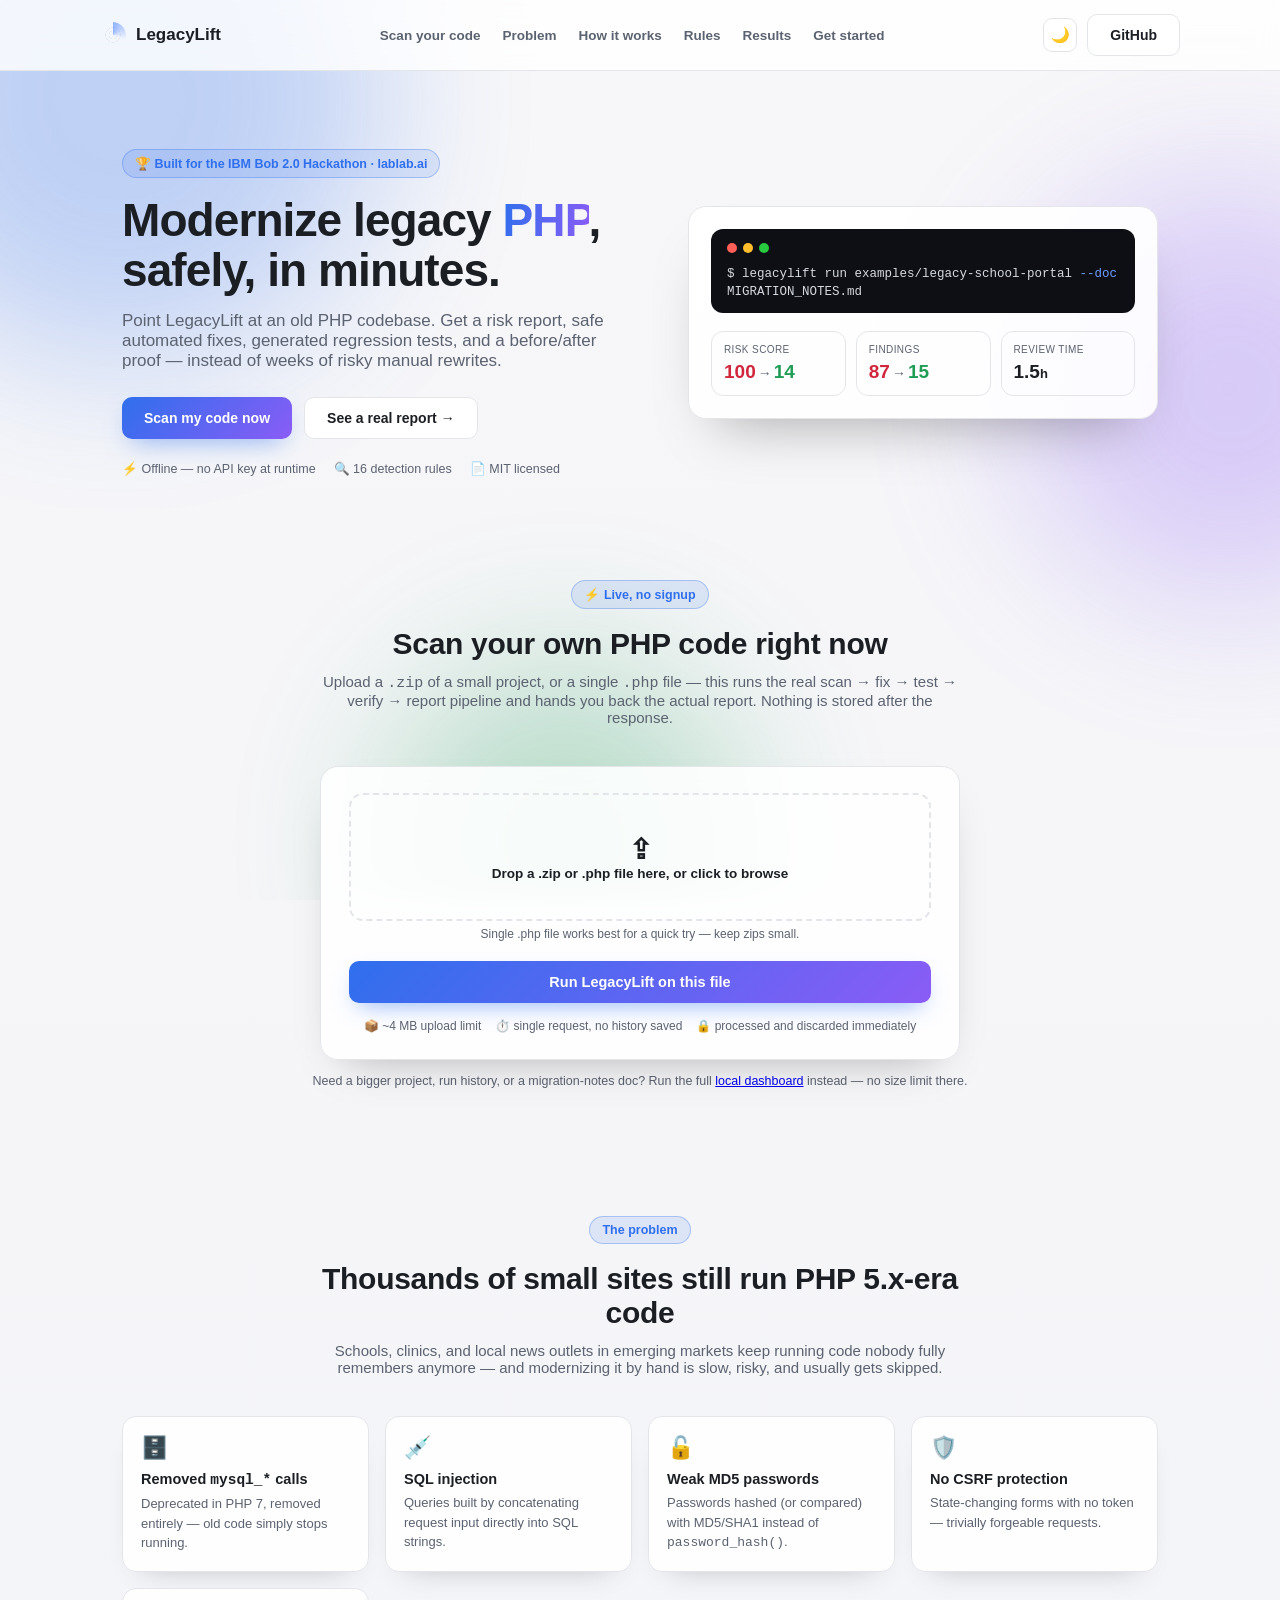
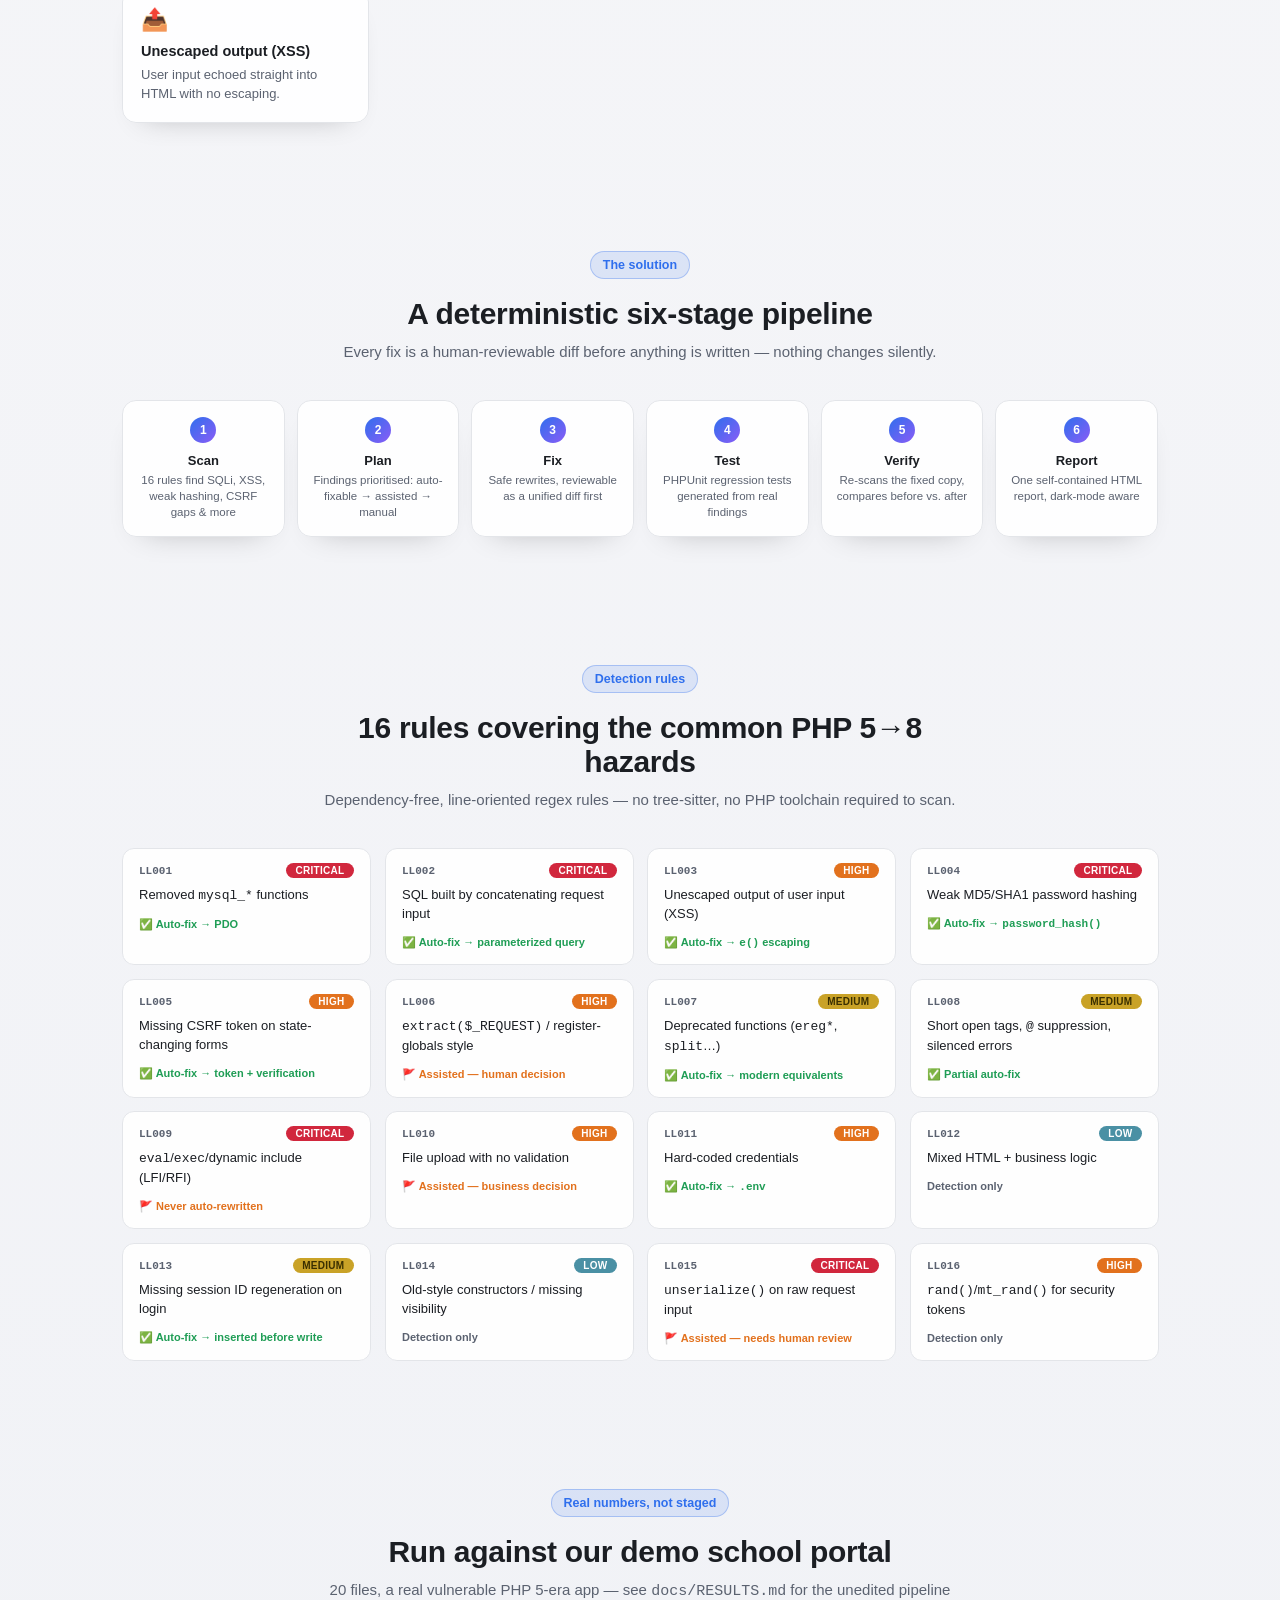
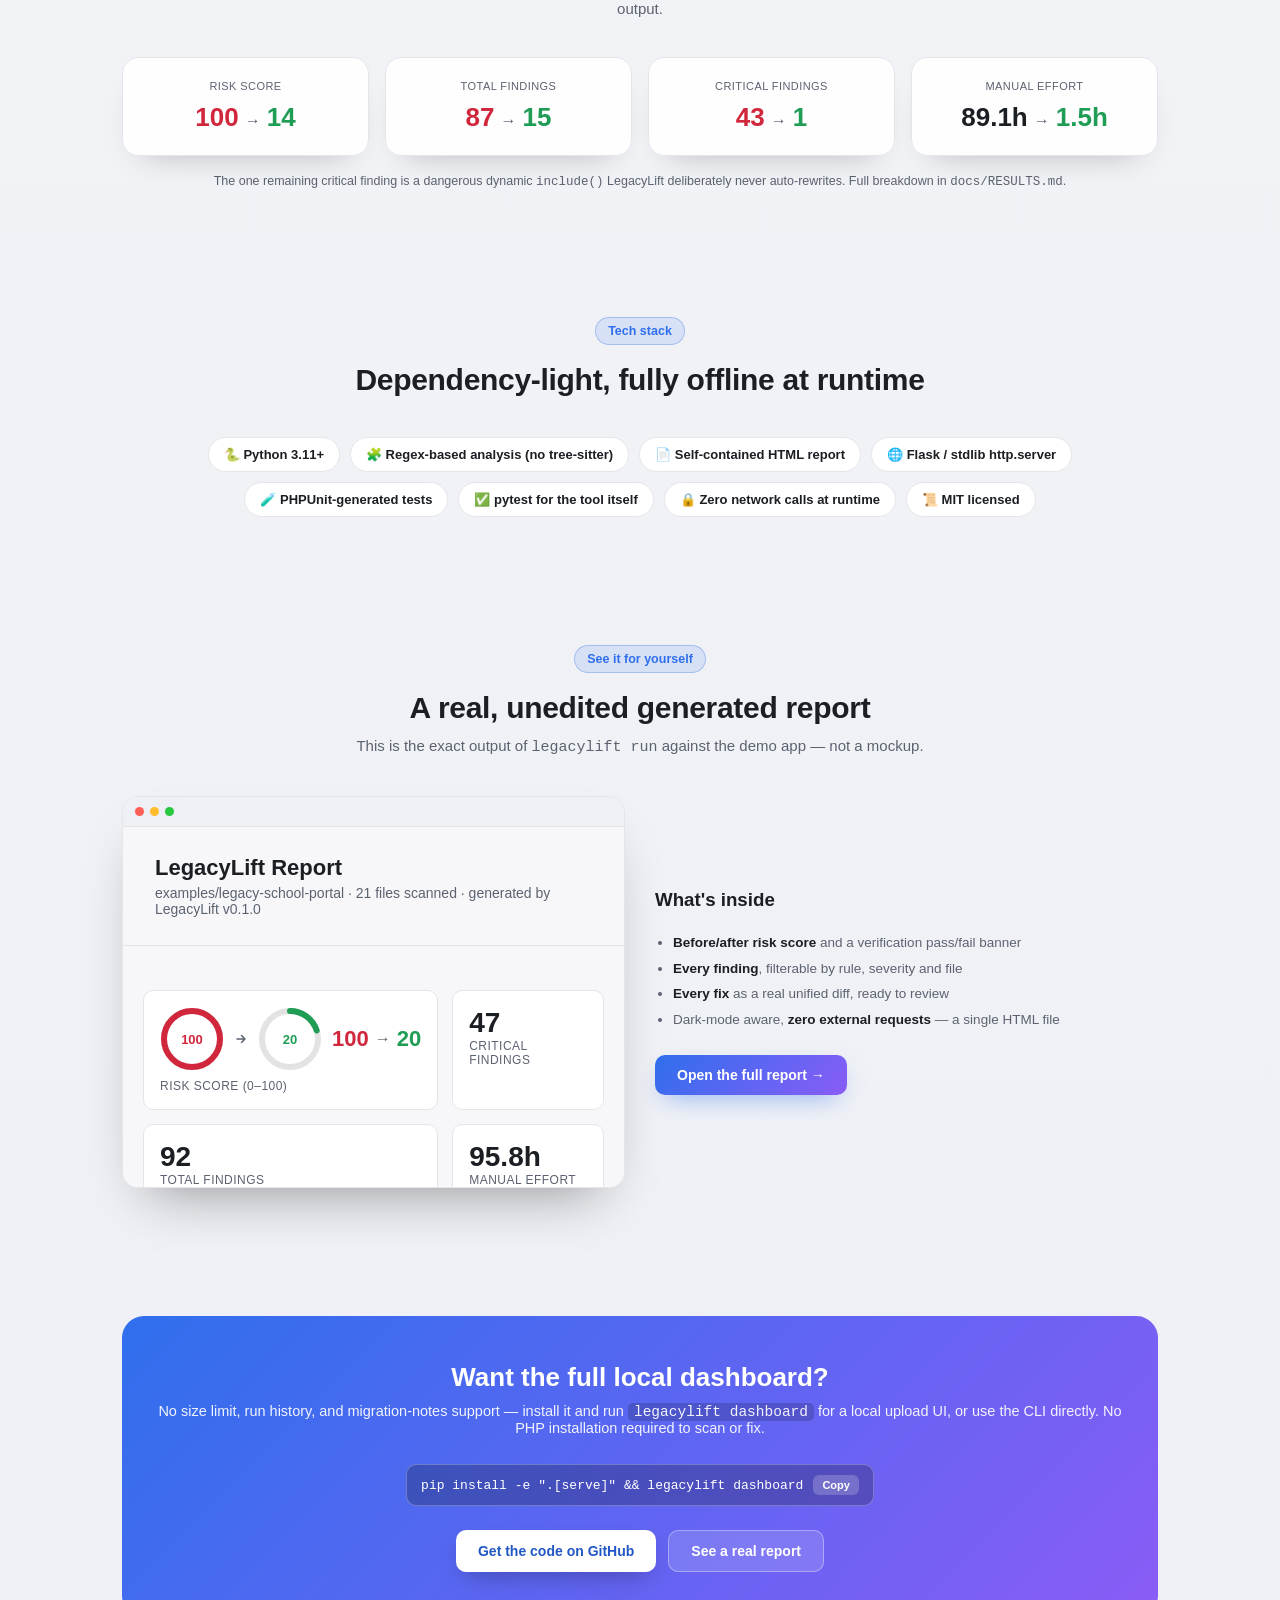
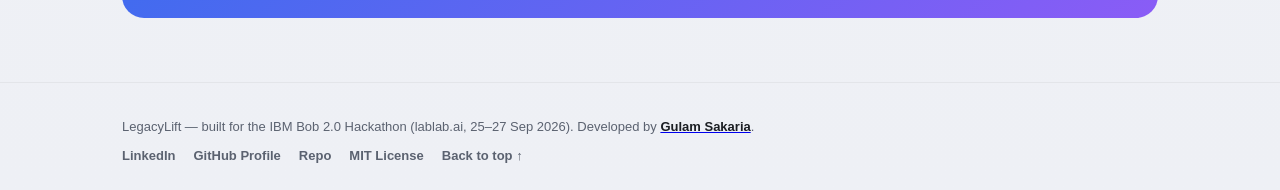
==== website/index.html @ 3e978f06 "Add LegacyLift: scanner, fixer, report pipeline, dashboard, and website Core CLI (scan/plan/fix/test" ====
<!DOCTYPE html>
<html lang="en">
<head>
<meta charset="UTF-8">
<meta name="viewport" content="width=device-width, initial-scale=1">
<title>LegacyLift — Legacy PHP Modernizer</title>
<meta name="description" content="Point LegacyLift at an old PHP codebase and get a risk report, safe automated fixes, generated tests, and a before/after proof — in minutes instead of weeks. Built for the IBM Bob 2.0 Hackathon by Gulam Sakaria.">
<link rel="icon" href="data:image/svg+xml,%3Csvg xmlns='http://www.w3.org/2000/svg' viewBox='0 0 100 100'%3E%3Ccircle cx='50' cy='50' r='46' fill='%230f1116'/%3E%3Ccircle cx='50' cy='50' r='30' fill='none' stroke='%236f9bff' stroke-width='4'/%3E%3Ccircle cx='50' cy='50' r='14' fill='none' stroke='%236f9bff' stroke-width='4'/%3E%3C/svg%3E">
<link rel="stylesheet" href="styles.css">
</head>
<body>
<div class="bg-orbs" aria-hidden="true"><span class="orb orb1"></span><span class="orb orb2"></span><span class="orb orb3"></span></div>

<nav>
  <div class="container nav-inner">
    <a class="brand" href="#top">
      <span class="radar" style="width:26px;height:26px;"></span>
      LegacyLift
    </a>
    <div class="nav-links" id="nav-links">
      <a href="#scan">Scan your code</a>
      <a href="#problem">Problem</a>
      <a href="#how-it-works">How it works</a>
      <a href="#rules">Rules</a>
      <a href="#results">Results</a>
      <a href="#get-started">Get started</a>
    </div>
    <div class="nav-cta">
      <button class="icon-btn" id="theme-toggle" title="Toggle light/dark" aria-label="Toggle theme">🌙</button>
      <a class="btn btn-ghost" href="https://github.com/gulamsakaria/legacylift" target="_blank" rel="noopener">GitHub</a>
    </div>
  </div>
</nav>

<main id="top">

  <!-- ================= HERO ================= -->
  <section class="hero">
    <div class="container hero-grid">
      <div class="reveal">
        <div class="eyebrow">🏆 Built for the IBM Bob 2.0 Hackathon · lablab.ai</div>
        <h1>Modernize legacy <span class="grad-text">PHP</span>, safely, in minutes.</h1>
        <p class="lead">
          Point LegacyLift at an old PHP codebase. Get a risk report, safe automated
          fixes, generated regression tests, and a before/after proof — instead of
          weeks of risky manual rewrites.
        </p>
        <div class="hero-ctas">
          <a class="btn btn-primary" href="#scan">Scan my code now</a>
          <a class="btn btn-ghost" href="#report">See a real report →</a>
        </div>
        <div class="hero-meta">
          <span>⚡ Offline — no API key at runtime</span>
          <span>🔍 16 detection rules</span>
          <span>📄 MIT licensed</span>
        </div>
      </div>

      <div class="mock reveal" data-delay="1">
        <div class="mock-card tilt" data-tilt>
          <div class="term">
            <div class="term-dots"><span></span><span></span><span></span></div>
            <code>$ legacylift run examples/legacy-school-portal <span class="accent">--doc</span> MIGRATION_NOTES.md</code>
          </div>
          <div class="mock-stats">
            <div class="mock-stat">
              <div class="l">Risk score</div>
              <div class="n"><span class="risk-before">100</span><span class="arrow">→</span><span class="risk-after">14</span></div>
            </div>
            <div class="mock-stat">
              <div class="l">Findings</div>
              <div class="n"><span class="risk-before">87</span><span class="arrow">→</span><span class="risk-after">15</span></div>
            </div>
            <div class="mock-stat">
              <div class="l">Review time</div>
              <div class="n">1.5<span style="font-size:13px;">h</span></div>
            </div>
          </div>
        </div>
      </div>
    </div>
  </section>

  <!-- ================= LIVE SCAN ================= -->
  <section id="scan">
    <div class="container">
      <div class="section-head will-reveal">
        <div class="eyebrow">⚡ Live, no signup</div>
        <h2>Scan your own PHP code right now</h2>
        <p>Upload a <code>.zip</code> of a small project, or a single <code>.php</code> file — this
           runs the real scan → fix → test → verify → report pipeline and hands you back
           the actual report. Nothing is stored after the response.</p>
      </div>

      <form id="scan-form" class="scan-panel tilt will-reveal" data-tilt
            action="/api/scan" method="post" enctype="multipart/form-data">
        <label class="dropzone" id="dropzone" for="project">
          <input type="file" id="project" name="project" accept=".zip,.php,.phtml,.inc" required>
          <div class="dz-icon">⇪</div>
          <div class="dz-text" id="dz-text">Drop a .zip or .php file here, or click to browse</div>
        </label>
        <div class="hint" style="text-align:center;">Single .php file works best for a quick try — keep zips small.</div>
        <button type="submit" id="scan-btn">Run LegacyLift on this file</button>
        <div class="scan-limits">
          <span>📦 ~4&nbsp;MB upload limit</span>
          <span>⏱️ single request, no history saved</span>
          <span>🔒 processed and discarded immediately</span>
        </div>
      </form>
      <div class="scan-fallback">
        Need a bigger project, run history, or a migration-notes doc? Run the full
        <a href="#get-started">local dashboard</a> instead — no size limit there.
      </div>
    </div>
  </section>

  <!-- ================= PROBLEM ================= -->
  <section id="problem">
    <div class="container">
      <div class="section-head will-reveal">
        <div class="eyebrow">The problem</div>
        <h2>Thousands of small sites still run PHP 5.x-era code</h2>
        <p>Schools, clinics, and local news outlets in emerging markets keep running code
           nobody fully remembers anymore — and modernizing it by hand is slow, risky,
           and usually gets skipped.</p>
      </div>
      <div class="problem-grid will-reveal">
        <div class="problem-card"><div class="ico">🗄️</div><h3>Removed <code>mysql_*</code> calls</h3><p>Deprecated in PHP 7, removed entirely — old code simply stops running.</p></div>
        <div class="problem-card"><div class="ico">💉</div><h3>SQL injection</h3><p>Queries built by concatenating request input directly into SQL strings.</p></div>
        <div class="problem-card"><div class="ico">🔓</div><h3>Weak MD5 passwords</h3><p>Passwords hashed (or compared) with MD5/SHA1 instead of <code>password_hash()</code>.</p></div>
        <div class="problem-card"><div class="ico">🛡️</div><h3>No CSRF protection</h3><p>State-changing forms with no token — trivially forgeable requests.</p></div>
        <div class="problem-card"><div class="ico">📤</div><h3>Unescaped output (XSS)</h3><p>User input echoed straight into HTML with no escaping.</p></div>
      </div>
    </div>
  </section>

  <!-- ================= HOW IT WORKS ================= -->
  <section id="how-it-works">
    <div class="container">
      <div class="section-head will-reveal">
        <div class="eyebrow">The solution</div>
        <h2>A deterministic six-stage pipeline</h2>
        <p>Every fix is a human-reviewable diff before anything is written — nothing
           changes silently.</p>
      </div>
      <div class="pipeline will-reveal">
        <div class="step"><div class="num">1</div><h3>Scan</h3><p>16 rules find SQLi, XSS, weak hashing, CSRF gaps &amp; more</p></div>
        <div class="step"><div class="num">2</div><h3>Plan</h3><p>Findings prioritised: auto-fixable → assisted → manual</p></div>
        <div class="step"><div class="num">3</div><h3>Fix</h3><p>Safe rewrites, reviewable as a unified diff first</p></div>
        <div class="step"><div class="num">4</div><h3>Test</h3><p>PHPUnit regression tests generated from real findings</p></div>
        <div class="step"><div class="num">5</div><h3>Verify</h3><p>Re-scans the fixed copy, compares before vs. after</p></div>
        <div class="step"><div class="num">6</div><h3>Report</h3><p>One self-contained HTML report, dark-mode aware</p></div>
      </div>
    </div>
  </section>

  <!-- ================= RULES ================= -->
  <section id="rules">
    <div class="container">
      <div class="section-head will-reveal">
        <div class="eyebrow">Detection rules</div>
        <h2>16 rules covering the common PHP 5→8 hazards</h2>
        <p>Dependency-free, line-oriented regex rules — no tree-sitter, no PHP
           toolchain required to scan.</p>
      </div>
      <div class="rules-grid will-reveal">
        <div class="rule-card tilt" data-tilt><div class="rule-top"><span class="rule-id">LL001</span><span class="badge sev-critical">critical</span></div><p>Removed <code>mysql_*</code> functions</p><span class="fix-tag fix-auto">✅ Auto-fix → PDO</span></div>
        <div class="rule-card tilt" data-tilt><div class="rule-top"><span class="rule-id">LL002</span><span class="badge sev-critical">critical</span></div><p>SQL built by concatenating request input</p><span class="fix-tag fix-auto">✅ Auto-fix → parameterized query</span></div>
        <div class="rule-card tilt" data-tilt><div class="rule-top"><span class="rule-id">LL003</span><span class="badge sev-high">high</span></div><p>Unescaped output of user input (XSS)</p><span class="fix-tag fix-auto">✅ Auto-fix → <code>e()</code> escaping</span></div>
        <div class="rule-card tilt" data-tilt><div class="rule-top"><span class="rule-id">LL004</span><span class="badge sev-critical">critical</span></div><p>Weak MD5/SHA1 password hashing</p><span class="fix-tag fix-auto">✅ Auto-fix → <code>password_hash()</code></span></div>
        <div class="rule-card tilt" data-tilt><div class="rule-top"><span class="rule-id">LL005</span><span class="badge sev-high">high</span></div><p>Missing CSRF token on state-changing forms</p><span class="fix-tag fix-auto">✅ Auto-fix → token + verification</span></div>
        <div class="rule-card tilt" data-tilt><div class="rule-top"><span class="rule-id">LL006</span><span class="badge sev-high">high</span></div><p><code>extract($_REQUEST)</code> / register-globals style</p><span class="fix-tag fix-assisted">🚩 Assisted — human decision</span></div>
        <div class="rule-card tilt" data-tilt><div class="rule-top"><span class="rule-id">LL007</span><span class="badge sev-medium">medium</span></div><p>Deprecated functions (<code>ereg*</code>, <code>split</code>…)</p><span class="fix-tag fix-auto">✅ Auto-fix → modern equivalents</span></div>
        <div class="rule-card tilt" data-tilt><div class="rule-top"><span class="rule-id">LL008</span><span class="badge sev-medium">medium</span></div><p>Short open tags, <code>@</code> suppression, silenced errors</p><span class="fix-tag fix-auto">✅ Partial auto-fix</span></div>
        <div class="rule-card tilt" data-tilt><div class="rule-top"><span class="rule-id">LL009</span><span class="badge sev-critical">critical</span></div><p><code>eval</code>/<code>exec</code>/dynamic include (LFI/RFI)</p><span class="fix-tag fix-assisted">🚩 Never auto-rewritten</span></div>
        <div class="rule-card tilt" data-tilt><div class="rule-top"><span class="rule-id">LL010</span><span class="badge sev-high">high</span></div><p>File upload with no validation</p><span class="fix-tag fix-assisted">🚩 Assisted — business decision</span></div>
        <div class="rule-card tilt" data-tilt><div class="rule-top"><span class="rule-id">LL011</span><span class="badge sev-high">high</span></div><p>Hard-coded credentials</p><span class="fix-tag fix-auto">✅ Auto-fix → <code>.env</code></span></div>
        <div class="rule-card tilt" data-tilt><div class="rule-top"><span class="rule-id">LL012</span><span class="badge sev-low">low</span></div><p>Mixed HTML + business logic</p><span class="fix-tag fix-detect">Detection only</span></div>
        <div class="rule-card tilt" data-tilt><div class="rule-top"><span class="rule-id">LL013</span><span class="badge sev-medium">medium</span></div><p>Missing session ID regeneration on login</p><span class="fix-tag fix-auto">✅ Auto-fix → inserted before write</span></div>
        <div class="rule-card tilt" data-tilt><div class="rule-top"><span class="rule-id">LL014</span><span class="badge sev-low">low</span></div><p>Old-style constructors / missing visibility</p><span class="fix-tag fix-detect">Detection only</span></div>
        <div class="rule-card tilt" data-tilt><div class="rule-top"><span class="rule-id">LL015</span><span class="badge sev-critical">critical</span></div><p><code>unserialize()</code> on raw request input</p><span class="fix-tag fix-assisted">🚩 Assisted — needs human review</span></div>
        <div class="rule-card tilt" data-tilt><div class="rule-top"><span class="rule-id">LL016</span><span class="badge sev-high">high</span></div><p><code>rand()</code>/<code>mt_rand()</code> for security tokens</p><span class="fix-tag fix-detect">Detection only</span></div>
      </div>
    </div>
  </section>

  <!-- ================= RESULTS ================= -->
  <section id="results">
    <div class="container">
      <div class="section-head will-reveal">
        <div class="eyebrow">Real numbers, not staged</div>
        <h2>Run against our demo school portal</h2>
        <p>20 files, a real vulnerable PHP 5-era app — see <code>docs/RESULTS.md</code> for the unedited pipeline output.</p>
      </div>
      <div class="results-grid will-reveal">
        <div class="result-card"><div class="l">Risk score</div><div class="val"><span class="risk-before">100</span><span class="arrow">→</span><span class="risk-after count-up" data-target="14">0</span></div></div>
        <div class="result-card"><div class="l">Total findings</div><div class="val"><span class="risk-before">87</span><span class="arrow">→</span><span class="risk-after count-up" data-target="15">0</span></div></div>
        <div class="result-card"><div class="l">Critical findings</div><div class="val"><span class="risk-before">43</span><span class="arrow">→</span><span class="risk-after count-up" data-target="1">0</span></div></div>
        <div class="result-card"><div class="l">Manual effort</div><div class="val">89.1h<span class="arrow">→</span><span class="risk-after">1.5h</span></div></div>
      </div>
      <div class="result-note">The one remaining critical finding is a dangerous dynamic <code>include()</code> LegacyLift deliberately never auto-rewrites. Full breakdown in <code>docs/RESULTS.md</code>.</div>
    </div>
  </section>

  <!-- ================= TECH STACK ================= -->
  <section id="tech">
    <div class="container">
      <div class="section-head will-reveal">
        <div class="eyebrow">Tech stack</div>
        <h2>Dependency-light, fully offline at runtime</h2>
      </div>
      <div class="chip-row will-reveal">
        <span class="chip">🐍 Python 3.11+</span>
        <span class="chip">🧩 Regex-based analysis (no tree-sitter)</span>
        <span class="chip">📄 Self-contained HTML report</span>
        <span class="chip">🌐 Flask / stdlib http.server</span>
        <span class="chip">🧪 PHPUnit-generated tests</span>
        <span class="chip">✅ pytest for the tool itself</span>
        <span class="chip">🔒 Zero network calls at runtime</span>
        <span class="chip">📜 MIT licensed</span>
      </div>
    </div>
  </section>

  <!-- ================= SAMPLE REPORT ================= -->
  <section id="report">
    <div class="container">
      <div class="section-head will-reveal">
        <div class="eyebrow">See it for yourself</div>
        <h2>A real, unedited generated report</h2>
        <p>This is the exact output of <code>legacylift run</code> against the demo app — not a mockup.</p>
      </div>
      <div class="report-preview will-reveal">
        <div class="report-frame-wrap tilt" data-tilt>
          <div class="report-frame-bar"><span></span><span></span><span></span></div>
          <iframe src="sample-report/report.html" title="LegacyLift sample report" loading="lazy"></iframe>
        </div>
        <div class="report-copy">
          <h3 style="margin-top:0;">What's inside</h3>
          <ul>
            <li><strong>Before/after risk score</strong> and a verification pass/fail banner</li>
            <li><strong>Every finding</strong>, filterable by rule, severity and file</li>
            <li><strong>Every fix</strong> as a real unified diff, ready to review</li>
            <li>Dark-mode aware, <strong>zero external requests</strong> — a single HTML file</li>
          </ul>
          <a class="btn btn-primary" href="sample-report/report.html" target="_blank" rel="noopener">Open the full report →</a>
        </div>
      </div>
    </div>
  </section>

  <!-- ================= GET STARTED / CTA ================= -->
  <section id="get-started">
    <div class="container">
      <div class="cta-band will-reveal">
        <h2>Want the full local dashboard?</h2>
        <p>No size limit, run history, and migration-notes support — install it and run
           <code style="background:rgba(0,0,0,.18);padding:1px 6px;border-radius:5px;">legacylift dashboard</code>
           for a local upload UI, or use the CLI directly. No PHP installation required to scan or fix.</p>
        <div class="install-line">
          <code id="install-cmd">pip install -e ".[serve]" &amp;&amp; legacylift dashboard</code>
          <button id="copy-install" type="button">Copy</button>
        </div>
        <div style="margin-top:24px; display:flex; gap:12px; justify-content:center; flex-wrap:wrap;">
          <a class="btn btn-primary" href="https://github.com/gulamsakaria/legacylift" target="_blank" rel="noopener">Get the code on GitHub</a>
          <a class="btn btn-ghost" href="#report">See a real report</a>
        </div>
      </div>
    </div>
  </section>

</main>

<footer>
  <div class="container footer-inner">
    <div class="credit">LegacyLift — built for the IBM Bob 2.0 Hackathon (lablab.ai, 25–27 Sep 2026). Developed by
      <a href="https://www.linkedin.com/in/gulamsakaria/" target="_blank" rel="noopener"><strong>Gulam Sakaria</strong></a>.</div>
    <div class="footer-links">
      <a href="https://www.linkedin.com/in/gulamsakaria/" target="_blank" rel="noopener">LinkedIn</a>
      <a href="https://github.com/gulamsakaria" target="_blank" rel="noopener">GitHub Profile</a>
      <a href="https://github.com/gulamsakaria/legacylift" target="_blank" rel="noopener">Repo</a>
      <a href="https://github.com/gulamsakaria/legacylift/blob/main/LICENSE" target="_blank" rel="noopener">MIT License</a>
      <a href="#top">Back to top ↑</a>
    </div>
  </div>
</footer>

<div class="scan-overlay" id="scan-overlay">
  <div class="scan-box">
    <div class="scan-ring"></div>
    <div class="scan-text" id="scan-step">Uploading…</div>
  </div>
</div>

<script src="script.js"></script>
</body>
</html>
---- website/styles.css ----
/* LegacyLift — landing page styles
   Same visual language as the local dashboard (src/legacylift/webapp.py):
   glass panels, floating gradient orbs, real 3D tilt-on-hover, animated counters.
   No external CSS/JS dependencies — everything here ships with the page. */

:root {
  --bg: #f7f7f9;
  --bg2: #eef0f5;
  --panel: #ffffff;
  --text: #1b1e23;
  --muted: #5b6270;
  --border: #e3e5e9;
  --accent: #2f6fed;
  --accent-dark: #2158c4;
  --accent2: #8a5cf6;
  --critical: #d1273d;
  --high: #e2711d;
  --medium: #c9a227;
  --low: #4a90a4;
  --good: #1f9d55;
  color-scheme: light;
}

:root[data-theme="dark"],
:root:not([data-theme="light"]):is([data-theme-auto="1"]) {
  color-scheme: dark;
}

@media (prefers-color-scheme: dark) {
  :root:not([data-theme="light"]) {
    --bg: #0f1116;
    --bg2: #14161d;
    --panel: #1a1d24;
    --text: #e7e9ee;
    --muted: #9aa2b1;
    --border: #2a2e38;
    --accent: #6f9bff;
    --accent-dark: #8fb0ff;
    --accent2: #a98bff;
    color-scheme: dark;
  }
}

:root[data-theme="dark"] {
  --bg: #0f1116;
  --bg2: #14161d;
  --panel: #1a1d24;
  --text: #e7e9ee;
  --muted: #9aa2b1;
  --border: #2a2e38;
  --accent: #6f9bff;
  --accent-dark: #8fb0ff;
  --accent2: #a98bff;
}

* { box-sizing: border-box; }
html { scroll-behavior: smooth; }
body {
  margin: 0;
  background: linear-gradient(180deg, var(--bg) 0%, var(--bg2) 100%);
  color: var(--text);
  font-family: -apple-system, BlinkMacSystemFont, "Segoe UI", Roboto, Arial, sans-serif;
  overflow-x: hidden;
  position: relative;
}

.container { max-width: 1080px; margin: 0 auto; padding: 0 22px; }

/* ---------- floating background orbs ---------- */
.bg-orbs { position: fixed; inset: 0; overflow: hidden; z-index: 0; pointer-events: none; }
.orb { position: absolute; border-radius: 50%; filter: blur(80px); opacity: .28; will-change: transform; }
.orb1 { width: 520px; height: 520px; background: var(--accent); top: -160px; left: -140px; animation: float1 24s ease-in-out infinite; }
.orb2 { width: 420px; height: 420px; background: var(--accent2); top: 20%; right: -160px; animation: float2 29s ease-in-out infinite; }
.orb3 { width: 360px; height: 360px; background: var(--good); bottom: -120px; left: 30%; animation: float3 21s ease-in-out infinite; }
@keyframes float1 { 0%,100% { transform: translate3d(0,0,0) scale(1); } 50% { transform: translate3d(70px,60px,0) scale(1.1); } }
@keyframes float2 { 0%,100% { transform: translate3d(0,0,0) scale(1); } 50% { transform: translate3d(-60px,40px,0) scale(1.08); } }
@keyframes float3 { 0%,100% { transform: translate3d(0,0,0) scale(1); } 50% { transform: translate3d(40px,-50px,0) scale(0.92); } }

/* ---------- nav ---------- */
nav {
  position: sticky; top: 0; z-index: 40;
  background: var(--panel); background: color-mix(in srgb, var(--panel) 80%, transparent);
  backdrop-filter: blur(14px); -webkit-backdrop-filter: blur(14px);
  border-bottom: 1px solid var(--border);
}
.nav-inner { display: flex; align-items: center; justify-content: space-between; padding: 14px 0; }
.brand { display: flex; align-items: center; gap: 10px; font-weight: 800; font-size: 17px; text-decoration: none; color: var(--text); }
.brand .radar { width: 26px; height: 26px; }
.nav-links { display: flex; align-items: center; gap: 22px; }
.nav-links a { color: var(--muted); text-decoration: none; font-size: 13.5px; font-weight: 600; transition: color .15s ease; }
.nav-links a:hover { color: var(--accent); }
.nav-cta { display: flex; align-items: center; gap: 10px; }
.icon-btn {
  width: 34px; height: 34px; border-radius: 9px; border: 1px solid var(--border);
  background: var(--panel); color: var(--text); cursor: pointer; display: flex; align-items: center;
  justify-content: center; font-size: 15px; transition: transform .15s ease, border-color .15s ease;
}
.icon-btn:hover { transform: translateY(-1px); border-color: var(--accent); }
@media (max-width: 720px) { .nav-links { display: none; } }

/* ---------- buttons ---------- */
.btn {
  display: inline-flex; align-items: center; gap: 8px; padding: 12px 22px; border-radius: 10px;
  font-size: 14px; font-weight: 700; text-decoration: none; cursor: pointer; border: none;
  transition: transform .15s ease, box-shadow .15s ease, opacity .15s ease;
}
.btn-primary {
  background: linear-gradient(135deg, var(--accent), var(--accent2)); color: #fff;
  box-shadow: 0 10px 26px -10px rgba(47,111,237,.6);
}
.btn-primary:hover { transform: translateY(-2px); box-shadow: 0 14px 30px -10px rgba(47,111,237,.7); }
.btn-ghost { background: var(--panel); color: var(--text); border: 1px solid var(--border); }
.btn-ghost:hover { transform: translateY(-2px); border-color: var(--accent); }

/* ---------- hero ---------- */
.hero { position: relative; z-index: 1; padding: 78px 0 40px; }
.hero-grid { display: grid; grid-template-columns: 1.05fr .95fr; gap: 46px; align-items: center; }
@media (max-width: 880px) { .hero-grid { grid-template-columns: 1fr; } }
.eyebrow {
  display: inline-flex; align-items: center; gap: 8px; font-size: 12.5px; font-weight: 700;
  color: var(--accent); background: color-mix(in srgb, var(--accent) 12%, transparent);
  border: 1px solid color-mix(in srgb, var(--accent) 30%, transparent);
  padding: 6px 12px; border-radius: 999px; margin-bottom: 18px;
}
.hero h1 { font-size: 46px; line-height: 1.08; margin: 0 0 16px; letter-spacing: -.02em; }
.grad-text { background: linear-gradient(100deg, var(--accent), var(--accent2)); -webkit-background-clip: text; background-clip: text; color: transparent; }
.hero p.lead { font-size: 17px; color: var(--muted); max-width: 52ch; margin: 0 0 26px; }
.hero-ctas { display: flex; flex-wrap: wrap; gap: 12px; margin-bottom: 22px; }
.hero-meta { display: flex; flex-wrap: wrap; gap: 18px; color: var(--muted); font-size: 12.5px; }
.hero-meta span { display: inline-flex; align-items: center; gap: 6px; }

/* terminal + stat mockup card */
.mock { perspective: 1000px; }
.mock-card {
  background: var(--panel); background: color-mix(in srgb, var(--panel) 90%, transparent);
  backdrop-filter: blur(16px); -webkit-backdrop-filter: blur(16px);
  border: 1px solid var(--border); border-radius: 18px; padding: 22px;
  box-shadow: 0 30px 60px -30px rgba(0,0,0,.35);
  transition: transform .15s ease-out; will-change: transform;
}
.term { background: #0d0f14; border-radius: 12px; padding: 14px 16px; margin-bottom: 18px; }
.term-dots { display: flex; gap: 6px; margin-bottom: 10px; }
.term-dots span { width: 10px; height: 10px; border-radius: 50%; }
.term-dots span:nth-child(1) { background: #ff5f56; }
.term-dots span:nth-child(2) { background: #ffbd2e; }
.term-dots span:nth-child(3) { background: #27c93f; }
.term code { color: #d6d9e0; font-family: ui-monospace, SFMono-Regular, Menlo, Consolas, monospace; font-size: 12.5px; }
.term code .accent { color: #6f9bff; }
.mock-stats { display: grid; grid-template-columns: repeat(3, 1fr); gap: 10px; }
.mock-stat { border: 1px solid var(--border); border-radius: 12px; padding: 12px; text-align: left; }
.mock-stat .l { color: var(--muted); font-size: 10px; text-transform: uppercase; letter-spacing: .04em; margin-bottom: 6px; }
.mock-stat .n { font-size: 19px; font-weight: 800; }
.mock-stat .n .arrow { color: var(--muted); font-weight: 500; font-size: 14px; margin: 0 2px; }
.risk-before { color: var(--critical); }
.risk-after { color: var(--good); }

/* ---------- sections ---------- */
section { position: relative; z-index: 1; padding: 64px 0; }
.section-head { max-width: 640px; margin: 0 auto 40px; text-align: center; }
.section-head .eyebrow { display: inline-flex; }
.section-head h2 { font-size: 30px; margin: 0 0 12px; letter-spacing: -.01em; }
.section-head p { color: var(--muted); font-size: 15px; margin: 0; }

.reveal { animation: reveal .6s cubic-bezier(.16,1,.3,1) both; }
.reveal[data-delay="1"] { animation-delay: .08s; }
.reveal[data-delay="2"] { animation-delay: .16s; }
@keyframes reveal { from { opacity: 0; transform: translateY(20px) rotateX(-5deg); } to { opacity: 1; transform: none; } }
.will-reveal { opacity: 0; }
.will-reveal.in-view { opacity: 1; }

.tilt { transition: transform .15s ease-out; will-change: transform; }

/* problem grid */
.problem-grid { display: grid; grid-template-columns: repeat(auto-fit, minmax(210px, 1fr)); gap: 16px; }
.problem-card {
  background: var(--panel); background: color-mix(in srgb, var(--panel) 88%, transparent);
  backdrop-filter: blur(12px); border: 1px solid var(--border); border-radius: 14px; padding: 18px;
  box-shadow: 0 14px 30px -22px rgba(0,0,0,.3);
}
.problem-card .ico { font-size: 22px; margin-bottom: 10px; }
.problem-card h3 { font-size: 14.5px; margin: 0 0 6px; }
.problem-card p { font-size: 13px; color: var(--muted); margin: 0; line-height: 1.5; }

/* ---------- live scan form ---------- */
.scan-panel {
  max-width: 640px; margin: 0 auto; background: var(--panel);
  background: color-mix(in srgb, var(--panel) 88%, transparent);
  backdrop-filter: blur(14px); -webkit-backdrop-filter: blur(14px);
  border: 1px solid var(--border); border-radius: 18px; padding: 26px 28px;
  box-shadow: 0 20px 44px -26px rgba(0,0,0,.35);
}
.scan-panel label { display: block; font-size: 13px; font-weight: 700; margin: 0 0 6px; }
.dropzone {
  position: relative; display: flex; flex-direction: column; align-items: center; justify-content: center;
  gap: 6px; padding: 38px 20px; border: 2px dashed var(--border); border-radius: 14px; cursor: pointer;
  text-align: center; transition: border-color .2s ease, background .2s ease, transform .15s ease;
}
.dropzone:hover, .dropzone.drag-over {
  border-color: var(--accent); transform: translateY(-2px);
  background: color-mix(in srgb, var(--accent) 8%, transparent);
}
.dropzone input[type=file] { position: absolute; inset: 0; opacity: 0; cursor: pointer; width: 100%; height: 100%; }
.dz-icon { font-size: 28px; }
.dz-text { font-size: 13.5px; font-weight: 700; }
.scan-panel .hint { color: var(--muted); font-size: 12px; margin-top: 6px; }
.scan-panel input[type=file].plain {
  width: 100%; padding: 9px; border-radius: 8px; border: 1px solid var(--border);
  background: var(--bg); color: var(--text); font-size: 13px; margin-top: 4px;
}
.scan-panel button {
  width: 100%; margin-top: 20px; padding: 13px 22px; border: none; border-radius: 10px;
  background: linear-gradient(135deg, var(--accent), var(--accent2)); color: #fff;
  font-size: 14.5px; font-weight: 800; cursor: pointer;
  box-shadow: 0 10px 24px -10px rgba(47,111,237,.6);
  transition: transform .15s ease, box-shadow .15s ease, opacity .15s ease;
}
.scan-panel button:hover { transform: translateY(-2px); box-shadow: 0 14px 30px -10px rgba(47,111,237,.7); }
.scan-panel button:disabled { opacity: .6; cursor: progress; transform: none; }
.scan-limits {
  display: flex; flex-wrap: wrap; gap: 14px; justify-content: center; margin-top: 16px;
  color: var(--muted); font-size: 12px;
}
.scan-limits span { display: inline-flex; align-items: center; gap: 5px; }
.scan-fallback { text-align: center; margin-top: 14px; font-size: 12.5px; color: var(--muted); }

/* full-screen scanning overlay */
.scan-overlay {
  position: fixed; inset: 0; z-index: 60; display: flex; align-items: center; justify-content: center;
  background: rgba(10,12,16,.76); backdrop-filter: blur(6px); -webkit-backdrop-filter: blur(6px);
  opacity: 0; pointer-events: none; transition: opacity .25s ease;
}
.scan-overlay.show { opacity: 1; pointer-events: all; }
.scan-box { text-align: center; color: #fff; }
.scan-ring {
  width: 64px; height: 64px; margin: 0 auto 18px; border-radius: 50%;
  border: 3px solid rgba(255,255,255,.25); border-top-color: #8fb0ff;
  animation: spin .9s linear infinite;
}
.scan-text { font-size: 14px; letter-spacing: .02em; }

/* pipeline stepper */
.pipeline { display: grid; grid-template-columns: repeat(6, 1fr); gap: 12px; }
@media (max-width: 900px) { .pipeline { grid-template-columns: repeat(3, 1fr); } }
@media (max-width: 560px) { .pipeline { grid-template-columns: repeat(2, 1fr); } }
.step {
  position: relative; background: var(--panel); background: color-mix(in srgb, var(--panel) 88%, transparent);
  border: 1px solid var(--border); border-radius: 14px; padding: 16px 14px; text-align: center;
  box-shadow: 0 14px 30px -22px rgba(0,0,0,.3);
}
.step .num {
  width: 26px; height: 26px; border-radius: 50%; margin: 0 auto 10px; display: flex; align-items: center;
  justify-content: center; font-size: 12px; font-weight: 800; color: #fff;
  background: linear-gradient(135deg, var(--accent), var(--accent2));
}
.step h3 { font-size: 13px; margin: 0 0 4px; }
.step p { font-size: 11.5px; color: var(--muted); margin: 0; line-height: 1.4; }

/* rule cards */
.rules-grid { display: grid; grid-template-columns: repeat(auto-fill, minmax(230px, 1fr)); gap: 14px; }
.rule-card {
  background: var(--panel); background: color-mix(in srgb, var(--panel) 88%, transparent);
  border: 1px solid var(--border); border-radius: 12px; padding: 14px 16px;
  transition: transform .15s ease-out, box-shadow .15s ease-out; will-change: transform;
}
.rule-card:hover { box-shadow: 0 16px 32px -20px rgba(0,0,0,.35); }
.rule-top { display: flex; align-items: center; justify-content: space-between; margin-bottom: 8px; }
.rule-id { font-family: ui-monospace, SFMono-Regular, Menlo, Consolas, monospace; font-size: 11px; color: var(--muted); font-weight: 700; }
.badge { display: inline-block; padding: 2px 9px; border-radius: 999px; font-size: 10px; font-weight: 700; color: #fff; text-transform: uppercase; letter-spacing: .03em; }
.sev-critical { background: var(--critical); } .sev-high { background: var(--high); }
.sev-medium { background: var(--medium); color: #3a2f00; } .sev-low { background: var(--low); }
.rule-card p { font-size: 13px; margin: 0 0 8px; line-height: 1.45; }
.fix-tag { font-size: 11px; font-weight: 700; }
.fix-auto { color: var(--good); } .fix-assisted { color: var(--high); } .fix-detect { color: var(--muted); }

/* results */
.results-grid { display: grid; grid-template-columns: repeat(4, 1fr); gap: 16px; }
@media (max-width: 780px) { .results-grid { grid-template-columns: repeat(2, 1fr); } }
.result-card {
  background: var(--panel); background: color-mix(in srgb, var(--panel) 88%, transparent);
  backdrop-filter: blur(12px); border: 1px solid var(--border); border-radius: 16px; padding: 22px 18px;
  text-align: center; box-shadow: 0 16px 34px -22px rgba(0,0,0,.32);
}
.result-card .l { color: var(--muted); font-size: 11px; text-transform: uppercase; letter-spacing: .04em; margin-bottom: 10px; }
.result-card .val { font-size: 26px; font-weight: 800; display: flex; align-items: baseline; justify-content: center; gap: 6px; }
.result-card .val .arrow { font-size: 16px; color: var(--muted); font-weight: 500; }
.result-note { text-align: center; color: var(--muted); font-size: 12.5px; margin-top: 18px; }
.result-note a { color: var(--accent); }

/* tech chips */
.chip-row { display: flex; flex-wrap: wrap; gap: 10px; justify-content: center; }
.chip {
  display: inline-flex; align-items: center; gap: 7px; padding: 9px 15px; border-radius: 999px;
  background: var(--panel); border: 1px solid var(--border); font-size: 13px; font-weight: 600;
}

/* report preview */
.report-preview {
  display: grid; grid-template-columns: 1fr 1fr; gap: 30px; align-items: center;
}
@media (max-width: 820px) { .report-preview { grid-template-columns: 1fr; } }
.report-frame-wrap {
  border-radius: 16px; overflow: hidden; border: 1px solid var(--border);
  box-shadow: 0 28px 54px -26px rgba(0,0,0,.4); background: var(--panel);
}
.report-frame-bar { display: flex; gap: 6px; padding: 10px 12px; background: var(--bg2); border-bottom: 1px solid var(--border); }
.report-frame-bar span { width: 9px; height: 9px; border-radius: 50%; }
.report-frame-bar span:nth-child(1) { background: #ff5f56; }
.report-frame-bar span:nth-child(2) { background: #ffbd2e; }
.report-frame-bar span:nth-child(3) { background: #27c93f; }
.report-frame-wrap iframe { display: block; width: 100%; height: 360px; border: none; background: var(--bg); }
.report-copy ul { padding-left: 18px; color: var(--muted); font-size: 13.5px; line-height: 1.9; margin: 16px 0 22px; }
.report-copy li strong { color: var(--text); }

/* CTA band */
.cta-band {
  background: linear-gradient(135deg, var(--accent), var(--accent2)); border-radius: 22px;
  padding: 46px 34px; text-align: center; color: #fff; position: relative; overflow: hidden;
}
.cta-band h2 { margin: 0 0 10px; font-size: 26px; }
.cta-band p { margin: 0 0 24px; opacity: .92; font-size: 14.5px; }
.cta-band .btn-ghost { background: rgba(255,255,255,.14); color: #fff; border-color: rgba(255,255,255,.35); }
.cta-band .btn-ghost:hover { border-color: #fff; }
.cta-band .btn-primary { background: #fff; color: var(--accent-dark); box-shadow: 0 10px 26px -10px rgba(0,0,0,.35); }

.install-line {
  display: inline-flex; align-items: center; gap: 10px; background: rgba(0,0,0,.22);
  border: 1px solid rgba(255,255,255,.25); border-radius: 10px; padding: 10px 14px; margin-top: 4px;
  font-family: ui-monospace, SFMono-Regular, Menlo, Consolas, monospace; font-size: 13px;
}
.install-line button {
  background: rgba(255,255,255,.2); border: none; color: #fff; border-radius: 6px; padding: 4px 9px;
  font-size: 11px; font-weight: 700; cursor: pointer;
}

/* footer */
footer { position: relative; z-index: 1; border-top: 1px solid var(--border); padding: 36px 0; }
.footer-inner { display: flex; flex-wrap: wrap; align-items: center; justify-content: space-between; gap: 14px; }
.footer-inner .credit { font-size: 13px; color: var(--muted); }
.footer-inner .credit strong { color: var(--text); }
.footer-links { display: flex; gap: 18px; }
.footer-links a { color: var(--muted); text-decoration: none; font-size: 13px; font-weight: 600; }
.footer-links a:hover { color: var(--accent); }

/* radar mark */
.radar { position: relative; border-radius: 50%; flex: none;
  background: radial-gradient(circle, transparent 0 38%, var(--border) 39% 41%, transparent 42%),
              radial-gradient(circle, transparent 0 20%, var(--border) 21% 23%, transparent 24%);
  overflow: hidden; }
.radar::after { content: ""; position: absolute; inset: 0; border-radius: 50%;
  background: conic-gradient(from 0deg, rgba(111,155,255,.75), transparent 32%);
  animation: spin 2.6s linear infinite; }
@keyframes spin { to { transform: rotate(360deg); } }
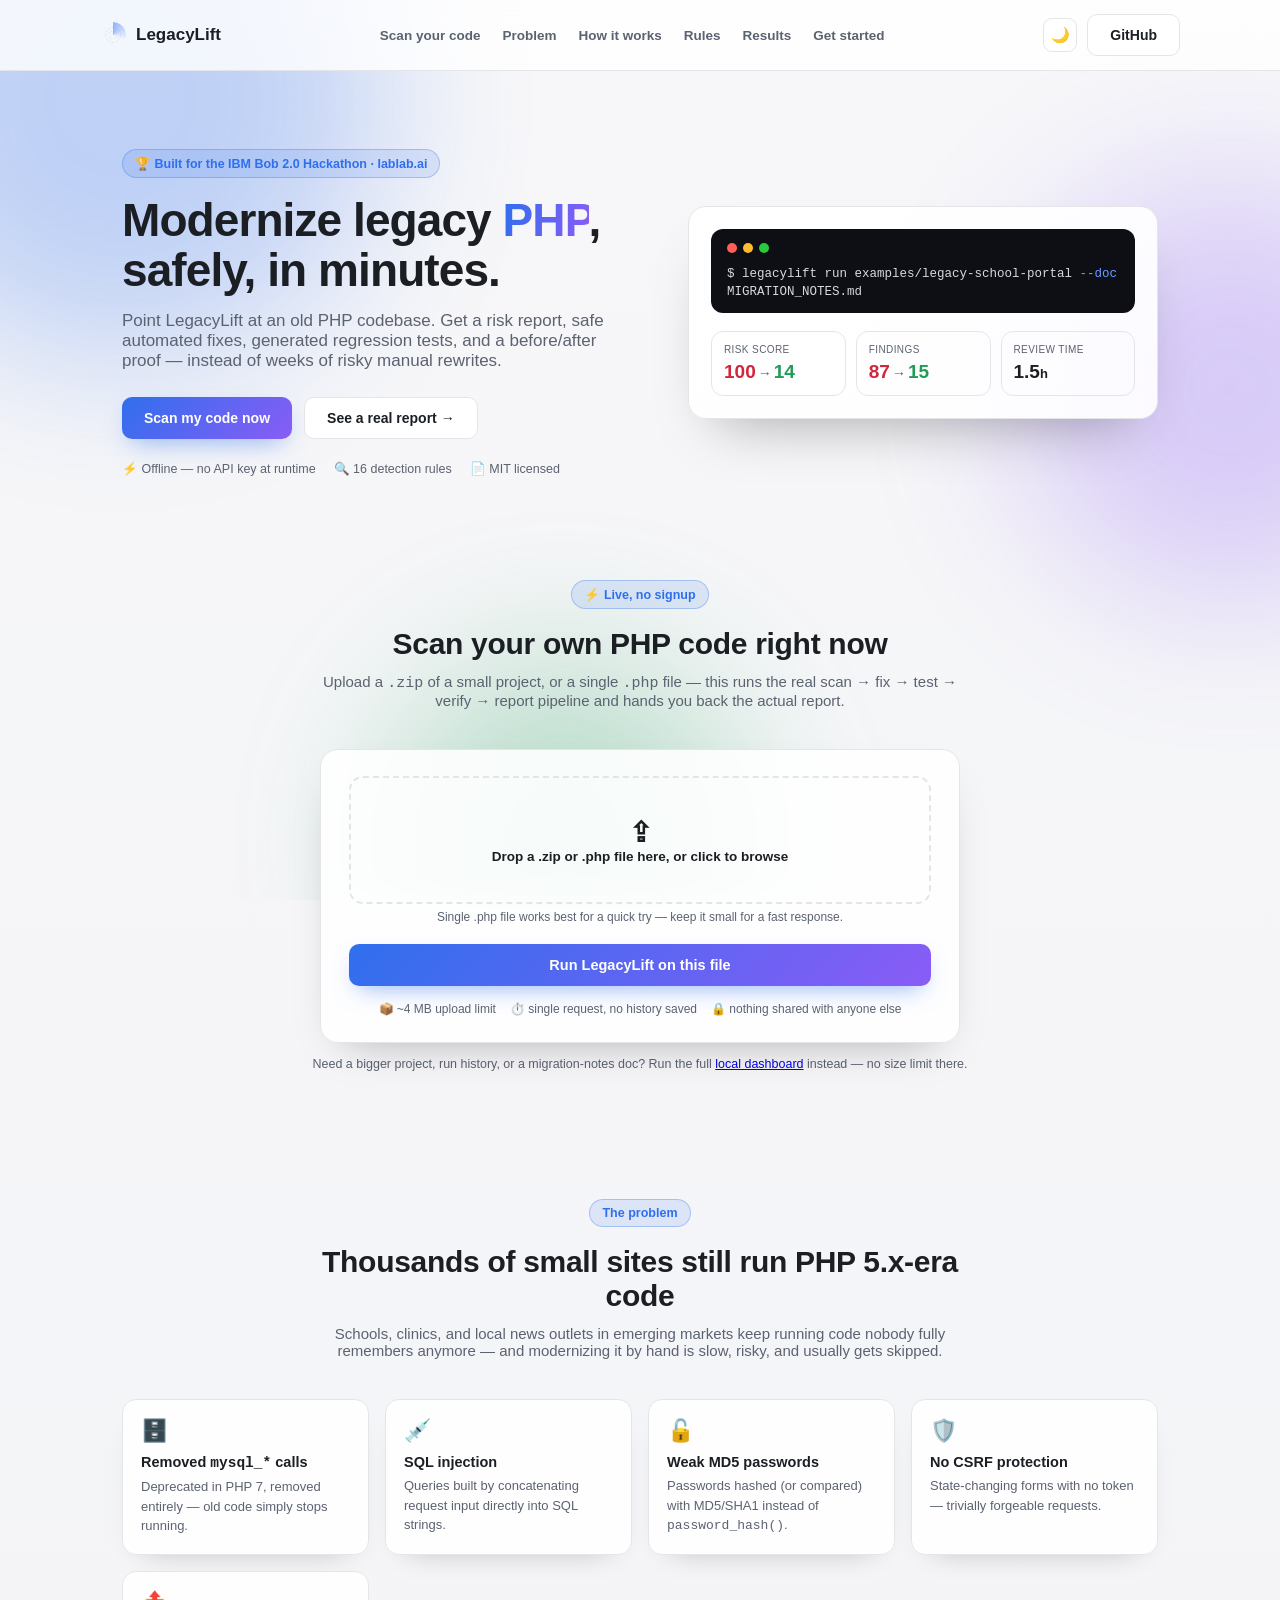
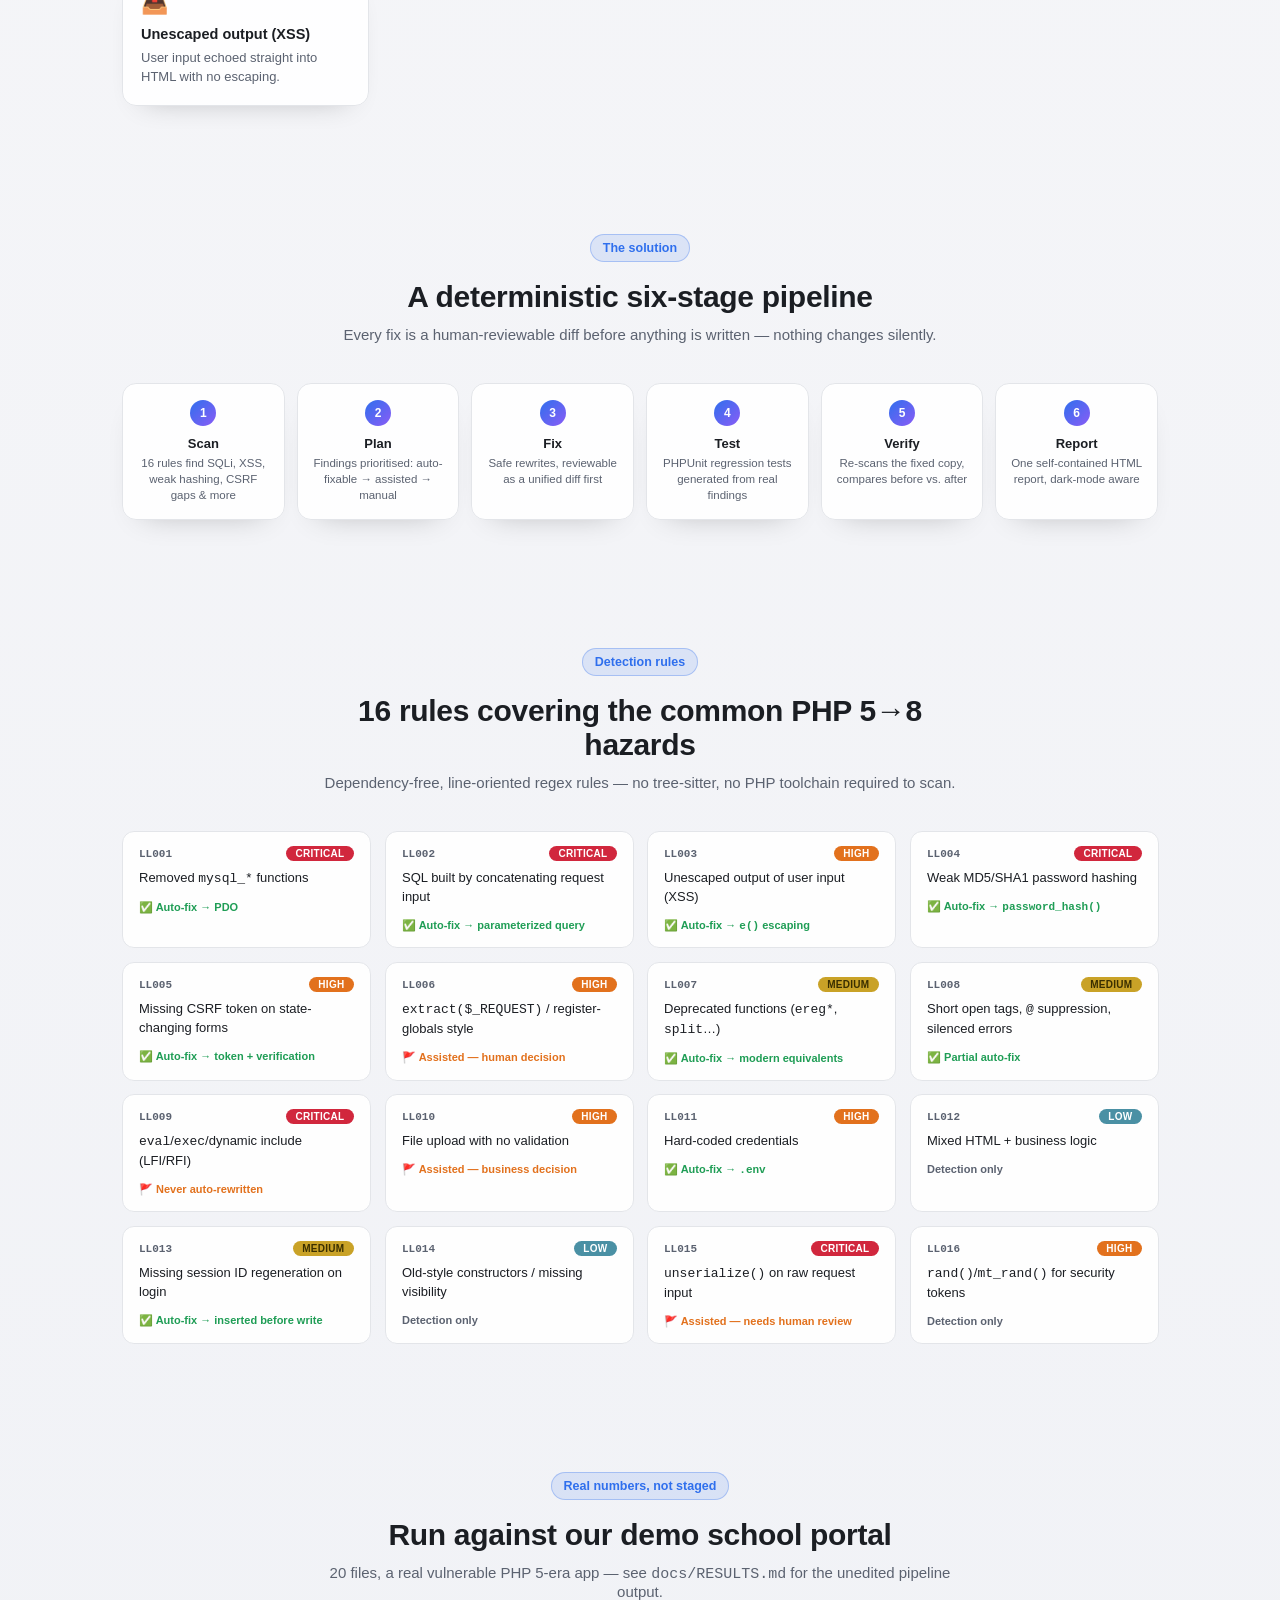
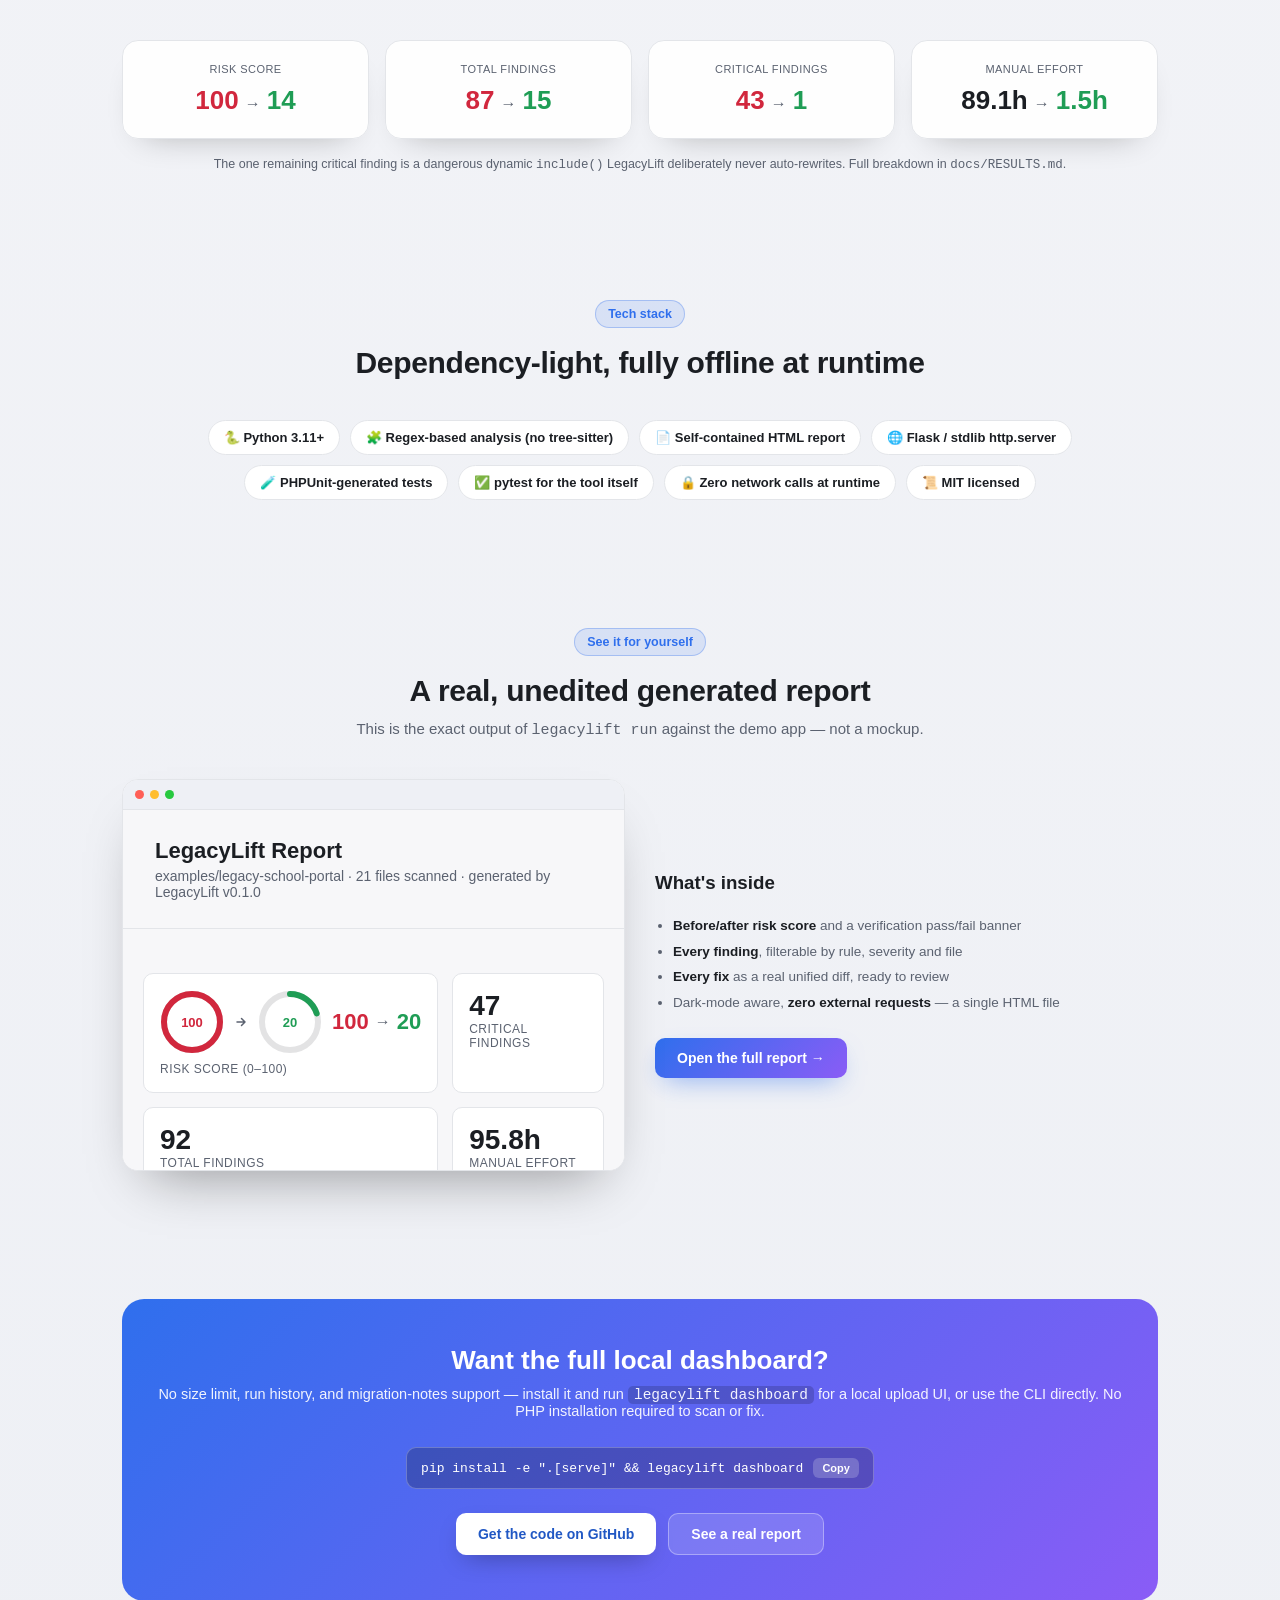
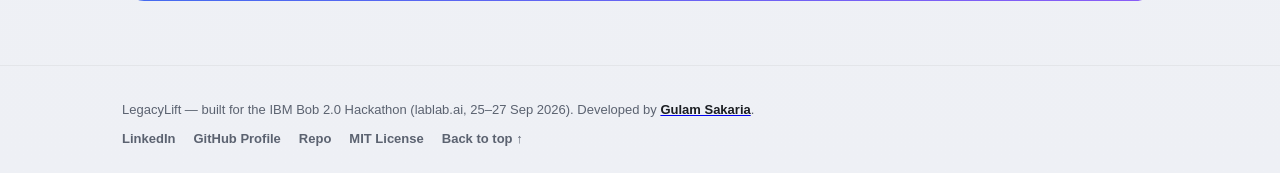
==== commit 5b24dc6a: "Merge the website and dashboard into one experience on Render webapp.py now serves website/ as "/" (" ====
--- a/website/index.html
+++ b/website/index.html
@@ -87,9 +87,9 @@
       <div class="section-head will-reveal">
         <div class="eyebrow">⚡ Live, no signup</div>
         <h2>Scan your own PHP code right now</h2>
-        <p>Upload a <code>.zip</code> of a small project, or a single <code>.php</code> file — this
+        <p id="scan-intro">Upload a <code>.zip</code> of a small project, or a single <code>.php</code> file — this
            runs the real scan → fix → test → verify → report pipeline and hands you back
-           the actual report. Nothing is stored after the response.</p>
+           the actual report.</p>
       </div>
 
       <form id="scan-form" class="scan-panel tilt will-reveal" data-tilt
@@ -99,15 +99,15 @@
           <div class="dz-icon">⇪</div>
           <div class="dz-text" id="dz-text">Drop a .zip or .php file here, or click to browse</div>
         </label>
-        <div class="hint" style="text-align:center;">Single .php file works best for a quick try — keep zips small.</div>
+        <div class="hint" style="text-align:center;">Single .php file works best for a quick try — keep it small for a fast response.</div>
         <button type="submit" id="scan-btn">Run LegacyLift on this file</button>
-        <div class="scan-limits">
-          <span>📦 ~4&nbsp;MB upload limit</span>
-          <span>⏱️ single request, no history saved</span>
-          <span>🔒 processed and discarded immediately</span>
+        <div class="scan-limits" id="scan-limits">
+          <span id="scan-limit-note">📦 ~4&nbsp;MB upload limit</span>
+          <span id="scan-history-note">⏱️ single request, no history saved</span>
+          <span>🔒 nothing shared with anyone else</span>
         </div>
       </form>
-      <div class="scan-fallback">
+      <div class="scan-fallback" id="scan-fallback">
         Need a bigger project, run history, or a migration-notes doc? Run the full
         <a href="#get-started">local dashboard</a> instead — no size limit there.
       </div>
